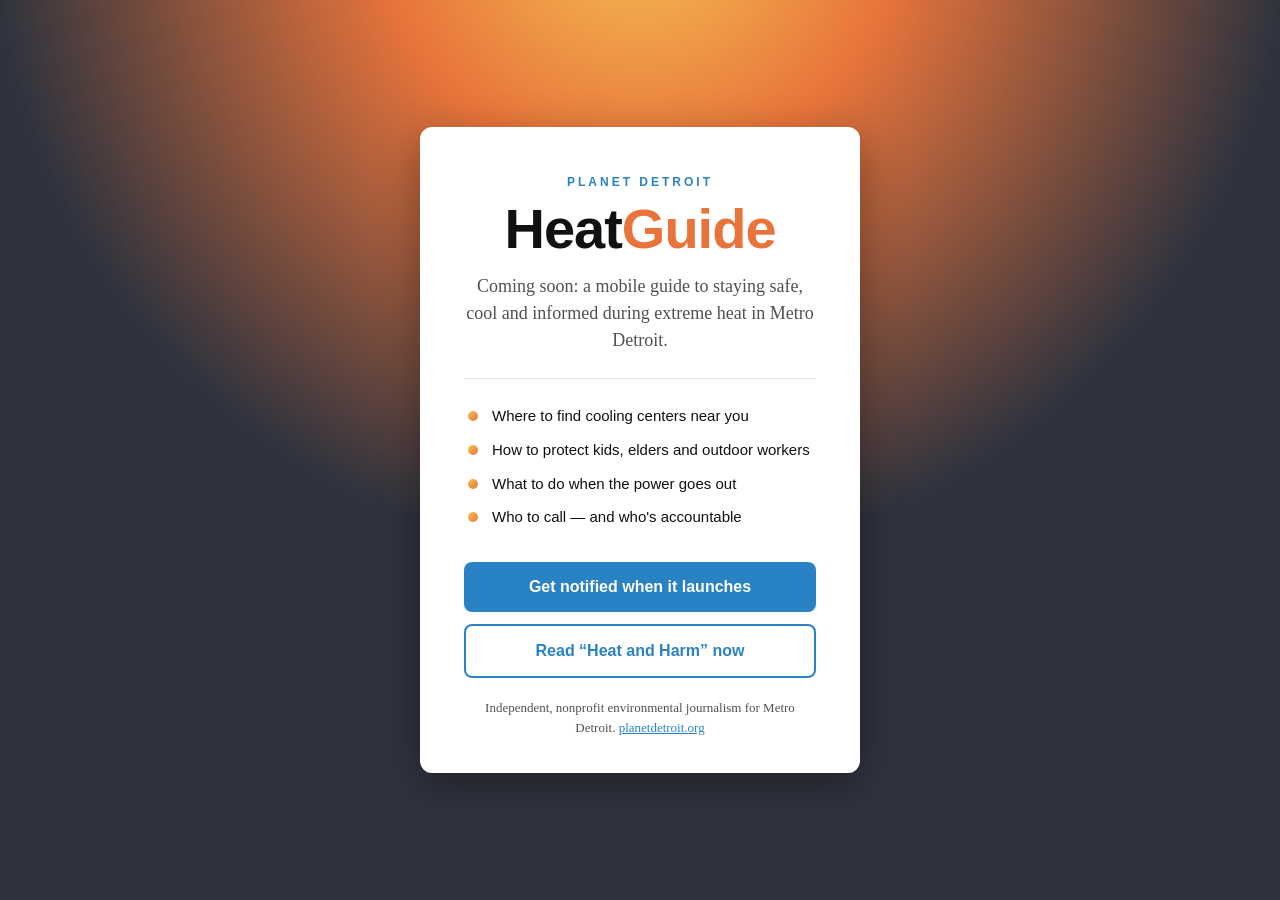
==== index.html @ f69d9b64 "Add heatguide.planetdetroit.org holding page with tests, docs and strategy" ====
<!DOCTYPE html>
<html lang="en">
<head>
  <meta charset="utf-8">
  <meta name="viewport" content="width=device-width, initial-scale=1">
  <title>Planet Detroit Heat Guide — Coming Soon</title>
  <meta name="description" content="A mobile guide from Planet Detroit to staying safe and informed during extreme heat in Metro Detroit. Coming soon.">
  <!-- Holding page: keep out of search results until real content ships. Remove this line at launch. -->
  <meta name="robots" content="noindex, nofollow">
  <meta name="theme-color" content="#2F333E">
  <link rel="icon" href="https://planetdetroit.org/wp-content/uploads/2025/08/cropped-globe-1.png">
  <link rel="stylesheet" href="styles.css">
</head>
<body>

  <main class="card">
    <p class="eyebrow">Planet Detroit</p>
    <h1>Heat<span class="accent">Guide</span></h1>
    <p class="tagline">Coming soon: a mobile guide to staying safe, cool and informed during extreme heat in Metro Detroit.</p>

    <ul class="preview">
      <li>Where to find cooling centers near you</li>
      <li>How to protect kids, elders and outdoor workers</li>
      <li>What to do when the power goes out</li>
      <li>Who to call — and who's accountable</li>
    </ul>

    <a class="btn btn-primary" href="https://planetdetroit.org/newsletters/" target="_blank" rel="noopener">Get notified when it launches</a>
    <a class="btn btn-secondary" href="https://deepdives.planetdetroit.org/heat-and-harm/" target="_blank" rel="noopener">Read “Heat and Harm” now</a>

    <p class="fine">Independent, nonprofit environmental journalism for Metro Detroit. <a href="https://planetdetroit.org/" rel="noopener">planetdetroit.org</a></p>
  </main>

</body>
</html>
---- styles.css ----
/*
 * Planet Detroit — Heat Guide holding page
 * Mobile-first. Brand tokens from design-system/colors/palette.html:
 *   Accent blue #2982C4, CTA orange #EA5A39 (money asks only — not used here),
 *   dark bg #2F333E, body text #111111, secondary text #515151.
 * Body copy is Georgia serif; headlines/UI are system sans (design-system/typography).
 */

* { margin: 0; padding: 0; box-sizing: border-box; }

:root {
  --blue: #2982C4;
  --blue-dark: #1E6AA6;
  --dark: #2F333E;
  --text: #111111;
  --muted: #515151;
  --heat-a: #F6C453;   /* warm sun gradient — heat theme, deliberately not the CTA orange */
  --heat-b: #E8743B;
  --white: #FFFFFF;
}

html { -webkit-text-size-adjust: 100%; }

body {
  min-height: 100vh;
  min-height: 100dvh;
  font-family: Georgia, "Times New Roman", serif;
  color: var(--text);
  background: var(--dark);
  background-image:
    radial-gradient(circle at 50% -10%, var(--heat-a) 0%, var(--heat-b) 22%, transparent 55%),
    linear-gradient(var(--dark), var(--dark));
  display: flex;
  align-items: center;
  justify-content: center;
  padding: 24px 16px;
}

.card {
  width: 100%;
  max-width: 440px;
  background: var(--white);
  border-radius: 12px;
  padding: 36px 28px 28px;
  box-shadow: 0 12px 40px rgba(0, 0, 0, 0.35);
  text-align: center;
}

.eyebrow {
  font-family: "Helvetica Neue", Arial, sans-serif;
  font-size: 12px;
  font-weight: 700;
  letter-spacing: 3px;
  text-transform: uppercase;
  color: var(--blue);
  margin-bottom: 12px;
}

h1 {
  font-family: "Helvetica Neue", Arial, sans-serif;
  font-size: clamp(40px, 12vw, 56px);
  font-weight: 800;
  letter-spacing: -1px;
  line-height: 1;
  color: var(--text);
  margin-bottom: 16px;
}
h1 .accent { color: var(--heat-b); }

.tagline {
  font-size: 18px;
  line-height: 1.5;
  color: var(--muted);
  margin-bottom: 24px;
}

.preview {
  list-style: none;
  text-align: left;
  font-family: "Helvetica Neue", Arial, sans-serif;
  font-size: 15px;
  line-height: 1.45;
  color: var(--text);
  margin: 0 auto 28px;
  padding-top: 20px;
  border-top: 1px solid #E5E5E5;
}
.preview li {
  padding: 6px 0 6px 28px;
  position: relative;
}
.preview li::before {
  content: "";
  position: absolute;
  left: 4px;
  top: 12px;
  width: 10px;
  height: 10px;
  border-radius: 50%;
  background: linear-gradient(135deg, var(--heat-a), var(--heat-b));
}

.btn {
  display: block;
  width: 100%;
  font-family: "Helvetica Neue", Arial, sans-serif;
  font-size: 16px;
  font-weight: 700;
  text-decoration: none;
  text-align: center;
  padding: 16px 20px;   /* ≥48px tall = comfortable thumb target */
  border-radius: 8px;
  margin-bottom: 12px;
  transition: background 0.15s;
}
.btn-primary { background: var(--blue); color: var(--white); }
.btn-primary:hover, .btn-primary:focus { background: var(--blue-dark); }
.btn-secondary {
  background: var(--white);
  color: var(--blue);
  border: 2px solid var(--blue);
}
.btn-secondary:hover, .btn-secondary:focus { background: #EEF5FB; }

.fine {
  margin-top: 20px;
  font-size: 13px;
  line-height: 1.5;
  color: var(--muted);
}
.fine a { color: var(--blue); }

@media (min-width: 600px) {
  .card { padding: 48px 44px 36px; }
}
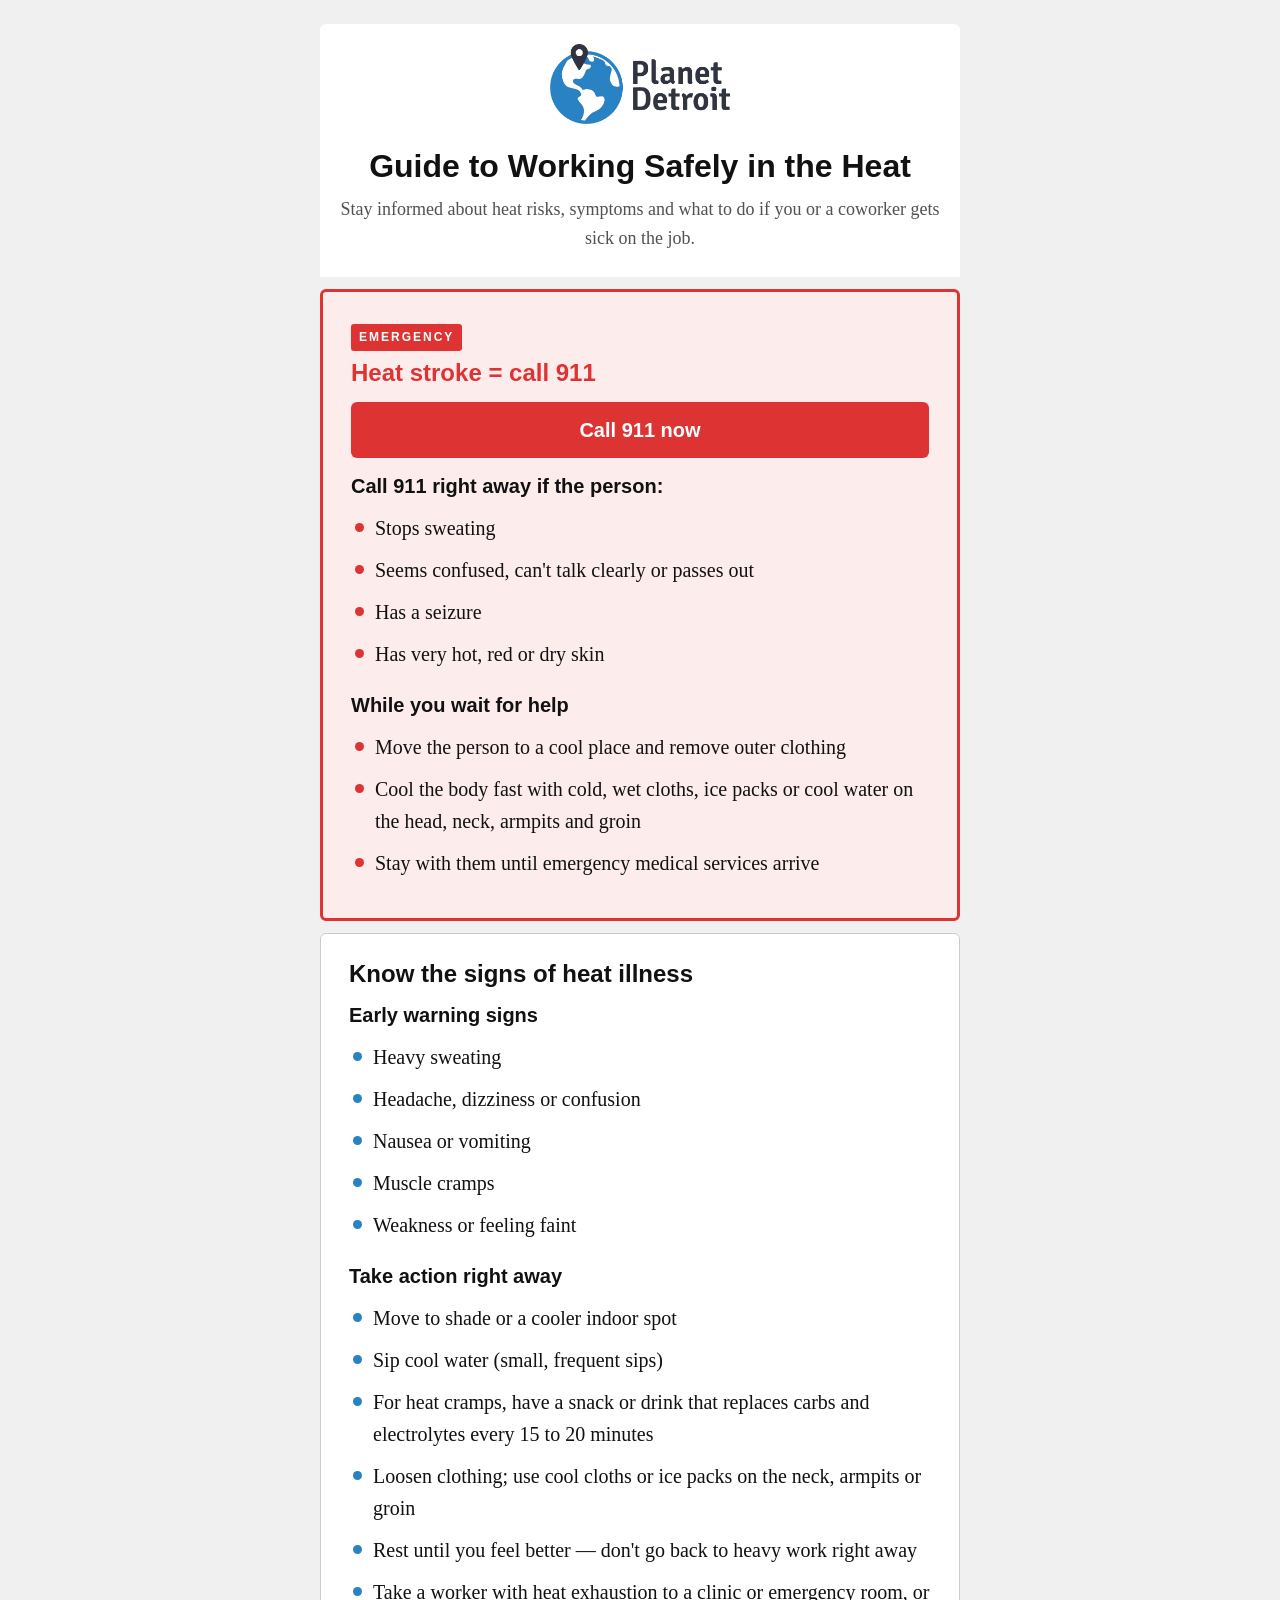
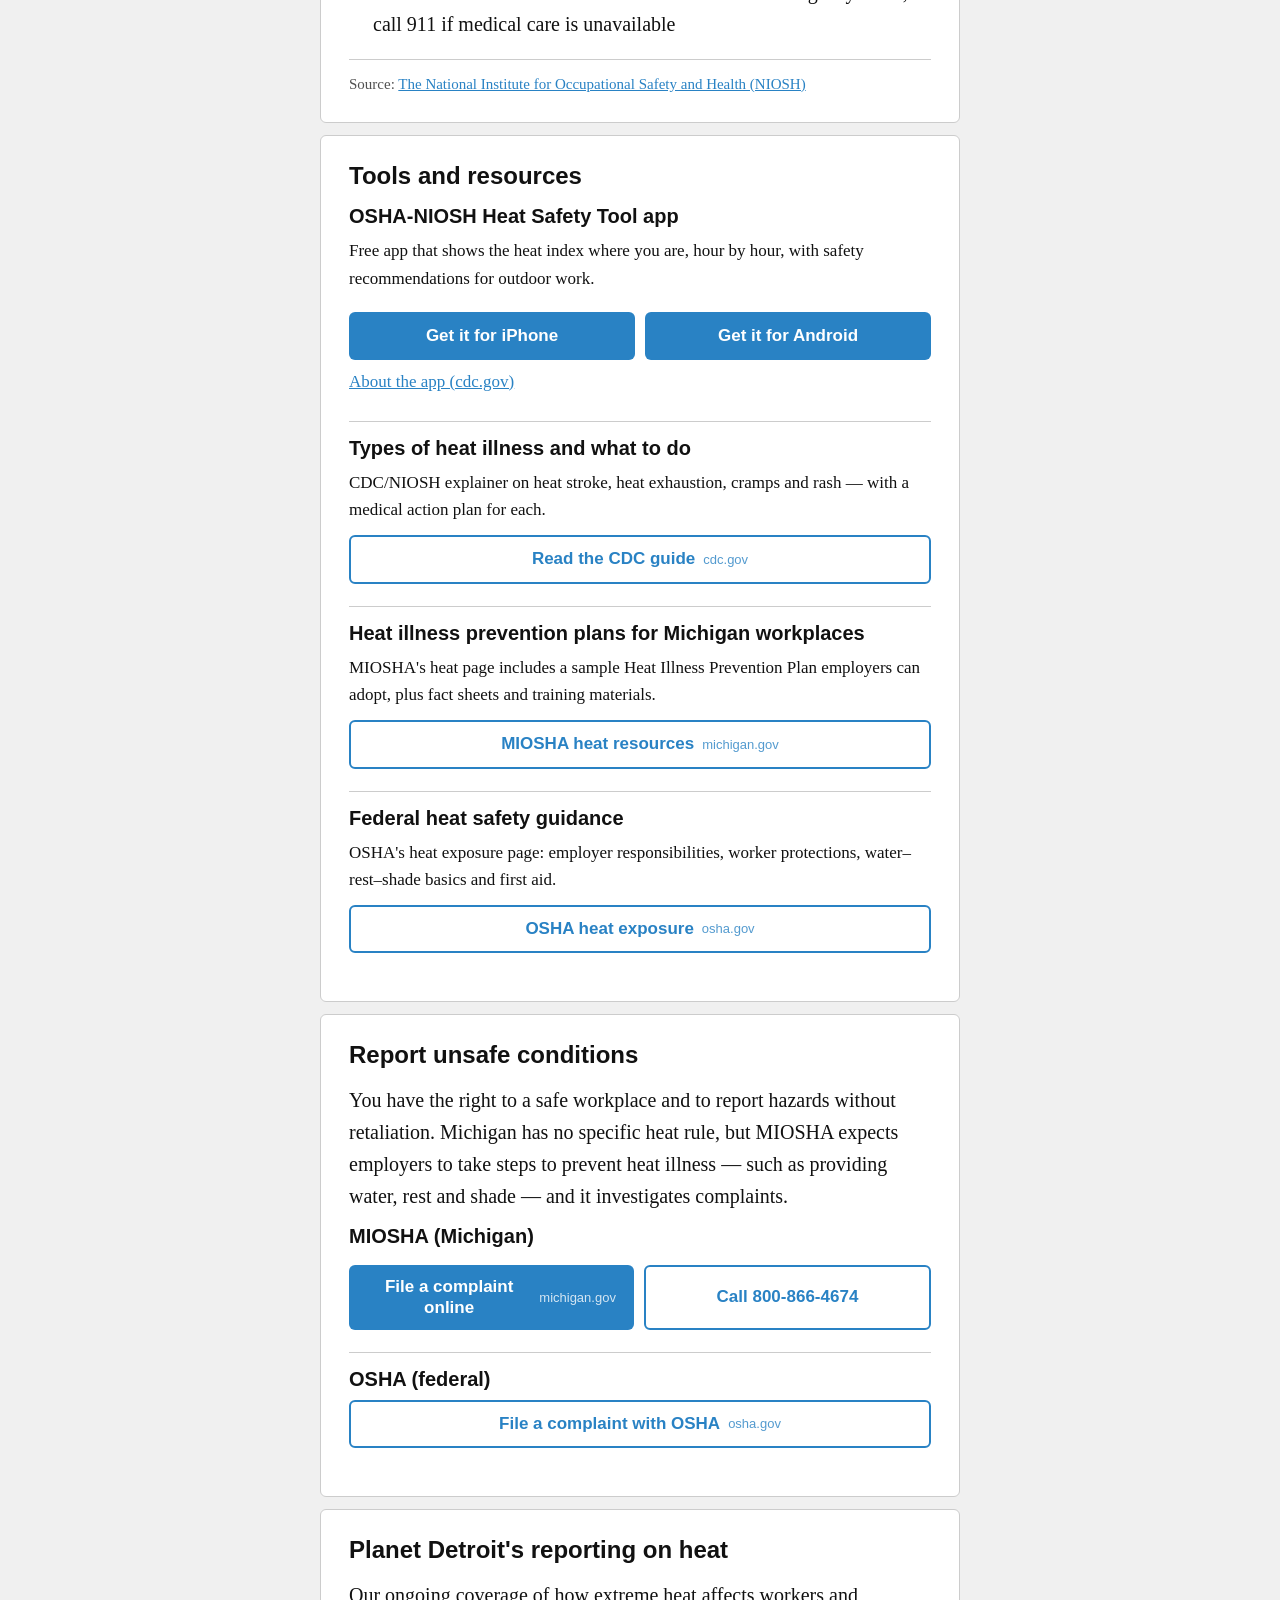
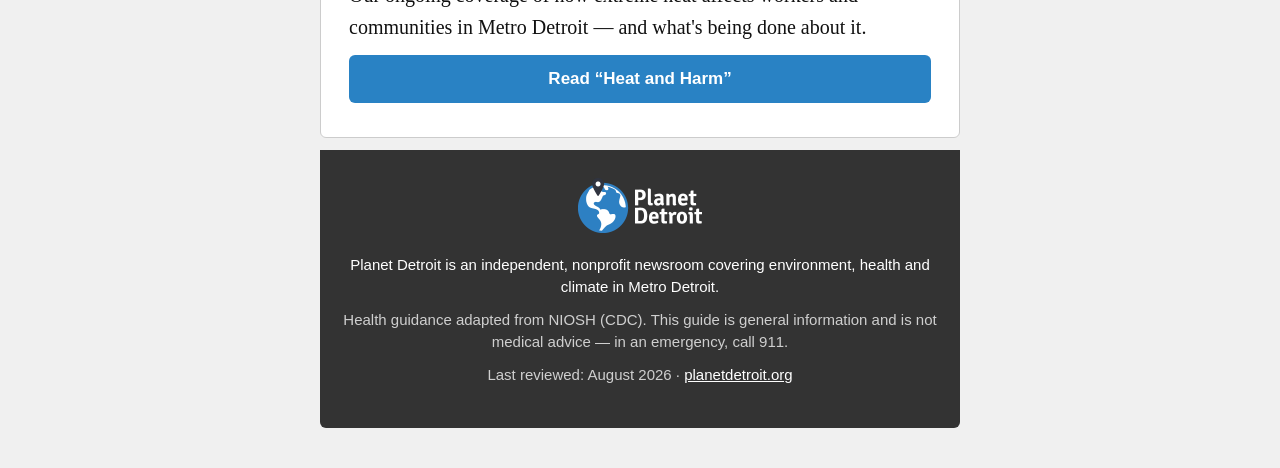
==== commit 208cf0cb: "Build worker heat-safety guide from spec: emergency-first page, resource hub, report-unsafe-conditio" ====
--- a/index.html
+++ b/index.html
@@ -3,33 +3,157 @@
 <head>
   <meta charset="utf-8">
   <meta name="viewport" content="width=device-width, initial-scale=1">
-  <title>Planet Detroit Heat Guide — Coming Soon</title>
-  <meta name="description" content="A mobile guide from Planet Detroit to staying safe and informed during extreme heat in Metro Detroit. Coming soon.">
-  <!-- Holding page: keep out of search results until real content ships. Remove this line at launch. -->
-  <meta name="robots" content="noindex, nofollow">
-  <meta name="theme-color" content="#2F333E">
-  <link rel="icon" href="https://planetdetroit.org/wp-content/uploads/2025/08/cropped-globe-1.png">
+  <title>Guide to Working Safely in the Heat — Planet Detroit</title>
+  <meta name="description" content="Know the signs of heat illness, what to do right away, when to call 911, and where to report unsafe conditions. A mobile guide for Metro Detroit workers from Planet Detroit.">
+  <meta name="theme-color" content="#2982C4">
+  <link rel="icon" href="assets/logo-dark.png">
   <link rel="stylesheet" href="styles.css">
+  <meta property="og:title" content="Guide to Working Safely in the Heat">
+  <meta property="og:description" content="Signs of heat illness, what to do, when to call 911, and where to report unsafe conditions.">
+  <meta property="og:image" content="https://heatguide.planetdetroit.org/assets/logo-dark.png">
+
+  <!-- Google Analytics 4 — same property as planetdetroit.org tools (G-5QQJ9SVV07). -->
+  <script async src="https://www.googletagmanager.com/gtag/js?id=G-5QQJ9SVV07"></script>
+  <script>
+    window.dataLayer = window.dataLayer || [];
+    function gtag(){dataLayer.push(arguments);}
+    gtag('js', new Date());
+    gtag('config', 'G-5QQJ9SVV07');
+    // Log which resource buttons and phone links people tap.
+    document.addEventListener('click', function (e) {
+      var a = e.target.closest('a');
+      if (!a) return;
+      var href = a.getAttribute('href') || '';
+      if (href.indexOf('http') === 0 || href.indexOf('tel:') === 0) {
+        gtag('event', 'resource_click', { link_url: href, link_text: (a.textContent || '').trim().slice(0, 80) });
+      }
+    });
+  </script>
 </head>
 <body>
 
-  <main class="card">
-    <p class="eyebrow">Planet Detroit</p>
-    <h1>Heat<span class="accent">Guide</span></h1>
-    <p class="tagline">Coming soon: a mobile guide to staying safe, cool and informed during extreme heat in Metro Detroit.</p>
+<!-- SECTION: HEADER ------------------------------------------------------ -->
+<header class="site-header">
+  <a href="https://planetdetroit.org/" target="_blank" rel="noopener" class="logo-link">
+    <img src="assets/logo-dark.png" alt="Planet Detroit" class="logo" width="180" height="80">
+  </a>
+  <h1>Guide to Working Safely in the Heat</h1>
+  <p class="lede">Stay informed about heat risks, symptoms and what to do if you or a coworker gets sick on the job.</p>
+</header>
 
-    <ul class="preview">
-      <li>Where to find cooling centers near you</li>
-      <li>How to protect kids, elders and outdoor workers</li>
-      <li>What to do when the power goes out</li>
-      <li>Who to call — and who's accountable</li>
-    </ul>
+<main>
 
-    <a class="btn btn-primary" href="https://planetdetroit.org/newsletters/" target="_blank" rel="noopener">Get notified when it launches</a>
-    <a class="btn btn-secondary" href="https://deepdives.planetdetroit.org/heat-and-harm/" target="_blank" rel="noopener">Read “Heat and Harm” now</a>
+<!-- SECTION: EMERGENCY (must stay first — spec §4.4) -------------------- -->
+<section id="emergency" class="emergency" aria-labelledby="emergency-h">
+  <p class="badge">Emergency</p>
+  <h2 id="emergency-h">Heat stroke = call 911</h2>
+  <a class="btn btn-911" href="tel:911">Call 911 now</a>
+  <h3>Call 911 right away if the person:</h3>
+  <ul>
+    <li>Stops sweating</li>
+    <li>Seems confused, can't talk clearly or passes out</li>
+    <li>Has a seizure</li>
+    <li>Has very hot, red or dry skin</li>
+  </ul>
+  <h3>While you wait for help</h3>
+  <ul>
+    <li>Move the person to a cool place and remove outer clothing</li>
+    <li>Cool the body fast with cold, wet cloths, ice packs or cool water on the head, neck, armpits and groin</li>
+    <li>Stay with them until emergency medical services arrive</li>
+  </ul>
+</section>
 
-    <p class="fine">Independent, nonprofit environmental journalism for Metro Detroit. <a href="https://planetdetroit.org/" rel="noopener">planetdetroit.org</a></p>
-  </main>
+<!-- SECTION: KNOW THE SIGNS ---------------------------------------------- -->
+<section id="signs" aria-labelledby="signs-h">
+  <h2 id="signs-h">Know the signs of heat illness</h2>
+  <h3>Early warning signs</h3>
+  <ul>
+    <li>Heavy sweating</li>
+    <li>Headache, dizziness or confusion</li>
+    <li>Nausea or vomiting</li>
+    <li>Muscle cramps</li>
+    <li>Weakness or feeling faint</li>
+  </ul>
+  <h3>Take action right away</h3>
+  <ul>
+    <li>Move to shade or a cooler indoor spot</li>
+    <li>Sip cool water (small, frequent sips)</li>
+    <li>For heat cramps, have a snack or drink that replaces carbs and electrolytes every 15 to 20 minutes</li>
+    <li>Loosen clothing; use cool cloths or ice packs on the neck, armpits or groin</li>
+    <li>Rest until you feel better — don't go back to heavy work right away</li>
+    <li>Take a worker with heat exhaustion to a clinic or emergency room, or call 911 if medical care is unavailable</li>
+  </ul>
+  <p class="source">Source: <a href="https://www.cdc.gov/niosh/heat-stress/about/illnesses.html" target="_blank" rel="noopener">The National Institute for Occupational Safety and Health (NIOSH)</a></p>
+</section>
+
+<!-- SECTION: TOOLS & RESOURCES ------------------------------------------- -->
+<section id="tools" aria-labelledby="tools-h">
+  <h2 id="tools-h">Tools and resources</h2>
+
+  <div class="resource">
+    <h3>OSHA-NIOSH Heat Safety Tool app</h3>
+    <p>Free app that shows the heat index where you are, hour by hour, with safety recommendations for outdoor work.</p>
+    <div class="btn-row">
+      <a class="btn btn-primary" href="https://apps.apple.com/us/app/osha-niosh-heat-safety-tool/id1239425102" target="_blank" rel="noopener">Get it for iPhone</a>
+      <a class="btn btn-primary" href="https://play.google.com/store/apps/details?id=erg.com.nioshheatindex" target="_blank" rel="noopener">Get it for Android</a>
+    </div>
+    <p class="fine"><a href="https://www.cdc.gov/niosh/heat-stress/communication-resources/app.html" target="_blank" rel="noopener">About the app (cdc.gov)</a></p>
+  </div>
+
+  <div class="resource">
+    <h3>Types of heat illness and what to do</h3>
+    <p>CDC/NIOSH explainer on heat stroke, heat exhaustion, cramps and rash — with a medical action plan for each.</p>
+    <a class="btn btn-secondary" href="https://www.cdc.gov/niosh/heat-stress/about/illnesses.html" target="_blank" rel="noopener">Read the CDC guide <span class="domain">cdc.gov</span></a>
+  </div>
+
+  <div class="resource">
+    <h3>Heat illness prevention plans for Michigan workplaces</h3>
+    <p>MIOSHA's heat page includes a sample Heat Illness Prevention Plan employers can adopt, plus fact sheets and training materials.</p>
+    <a class="btn btn-secondary" href="https://www.michigan.gov/leo/bureaus-agencies/miosha/topics/heat" target="_blank" rel="noopener">MIOSHA heat resources <span class="domain">michigan.gov</span></a>
+  </div>
+
+  <div class="resource">
+    <h3>Federal heat safety guidance</h3>
+    <p>OSHA's heat exposure page: employer responsibilities, worker protections, water–rest–shade basics and first aid.</p>
+    <a class="btn btn-secondary" href="https://www.osha.gov/heat-exposure" target="_blank" rel="noopener">OSHA heat exposure <span class="domain">osha.gov</span></a>
+  </div>
+</section>
+
+<!-- SECTION: REPORT UNSAFE CONDITIONS ------------------------------------ -->
+<section id="report" aria-labelledby="report-h">
+  <h2 id="report-h">Report unsafe conditions</h2>
+  <p>You have the right to a safe workplace and to report hazards without retaliation. Michigan has no specific heat rule, but MIOSHA expects employers to take steps to prevent heat illness — such as providing water, rest and shade — and it investigates complaints.</p>
+  <div class="resource">
+    <h3>MIOSHA (Michigan)</h3>
+    <div class="btn-row">
+      <a class="btn btn-primary" href="https://www.michigan.gov/leo/bureaus-agencies/miosha/enforcement-and-appeals/how-to-file-a-complaint-with-miosha" target="_blank" rel="noopener">File a complaint online <span class="domain">michigan.gov</span></a>
+      <a class="btn btn-secondary" href="tel:18008664674">Call 800-866-4674</a>
+    </div>
+  </div>
+  <div class="resource">
+    <h3>OSHA (federal)</h3>
+    <a class="btn btn-secondary" href="https://www.osha.gov/workers/file-complaint" target="_blank" rel="noopener">File a complaint with OSHA <span class="domain">osha.gov</span></a>
+  </div>
+</section>
+
+<!-- SECTION: PLANET DETROIT REPORTING ------------------------------------ -->
+<section id="reporting" aria-labelledby="reporting-h">
+  <h2 id="reporting-h">Planet Detroit's reporting on heat</h2>
+  <p>Our ongoing coverage of how extreme heat affects workers and communities in Metro Detroit — and what's being done about it.</p>
+  <a class="btn btn-primary" href="https://deepdives.planetdetroit.org/heat-and-harm/" target="_blank" rel="noopener">Read “Heat and Harm”</a>
+</section>
+
+</main>
+
+<!-- SECTION: FOOTER (the only place dates are allowed) -------------------- -->
+<footer class="site-footer">
+  <a href="https://planetdetroit.org/" target="_blank" rel="noopener">
+    <img src="assets/logo-white.png" alt="Planet Detroit" class="logo-footer" width="124" height="55">
+  </a>
+  <p>Planet Detroit is an independent, nonprofit newsroom covering environment, health and climate in Metro Detroit.</p>
+  <p class="fine">Health guidance adapted from NIOSH (CDC). This guide is general information and is not medical advice — in an emergency, call 911.</p>
+  <p class="fine">Last reviewed: August 2026 · <a href="https://planetdetroit.org/" target="_blank" rel="noopener">planetdetroit.org</a></p>
+</footer>
 
 </body>
 </html>
--- a/styles.css
+++ b/styles.css
@@ -1,135 +1,171 @@
 /*
- * Planet Detroit — Heat Guide holding page
- * Mobile-first. Brand tokens from design-system/colors/palette.html:
- *   Accent blue #2982C4, CTA orange #EA5A39 (money asks only — not used here),
- *   dark bg #2F333E, body text #111111, secondary text #515151.
- * Body copy is Georgia serif; headlines/UI are system sans (design-system/typography).
+ * Planet Detroit — Heat Guide (heatguide.planetdetroit.org)
+ * Follows /projects/design-system:
+ *   Accent blue #2982C4 (links, informational buttons) · Body text #111111 · Secondary #515151
+ *   Dark background #333333 (footer) · Light bg #F0F0F0 · Border #CCCCCC
+ *   Dark red #DD3333 — design system reserves red/orange for donate asks; the ONE
+ *   exception here is the "call 911" emergency block, where red is the universal safety
+ *   convention. Orange #EA5A39 is deliberately not used anywhere on this page.
+ *   Headlines: system sans, 700. Body: Georgia, 18px mobile / 20px desktop, line-height 1.6.
+ * Mobile-first, no JS needed to read, prints cleanly.
  */
 
 * { margin: 0; padding: 0; box-sizing: border-box; }
 
 :root {
   --blue: #2982C4;
-  --blue-dark: #1E6AA6;
-  --dark: #2F333E;
+  --blue-dark: #1F6BA3;
+  --blue-tint: #EAF3FA;
+  --red: #DD3333;
+  --red-tint: #FDECEC;
   --text: #111111;
   --muted: #515151;
-  --heat-a: #F6C453;   /* warm sun gradient — heat theme, deliberately not the CTA orange */
-  --heat-b: #E8743B;
+  --dark: #333333;
+  --light: #F0F0F0;
+  --border: #CCCCCC;
   --white: #FFFFFF;
+  --sans: -apple-system, BlinkMacSystemFont, "Segoe UI", Roboto, "Helvetica Neue", sans-serif;
+  --serif: Georgia, Garamond, "Times New Roman", serif;
 }
 
-html { -webkit-text-size-adjust: 100%; }
+html { -webkit-text-size-adjust: 100%; scroll-behavior: smooth; }
 
 body {
-  min-height: 100vh;
-  min-height: 100dvh;
-  font-family: Georgia, "Times New Roman", serif;
+  font-family: var(--serif);
+  font-size: 18px;
+  line-height: 1.6;
   color: var(--text);
-  background: var(--dark);
-  background-image:
-    radial-gradient(circle at 50% -10%, var(--heat-a) 0%, var(--heat-b) 22%, transparent 55%),
-    linear-gradient(var(--dark), var(--dark));
-  display: flex;
-  align-items: center;
-  justify-content: center;
-  padding: 24px 16px;
+  background: var(--light);
 }
 
-.card {
-  width: 100%;
-  max-width: 440px;
+/* One centered column, phone-first */
+.site-header, main, .site-footer { width: 100%; max-width: 640px; margin: 0 auto; }
+main { padding: 0 12px 24px; }
+
+/* ---------- Header ---------- */
+.site-header { background: var(--white); padding: 20px 20px 24px; text-align: center; }
+.logo { width: 180px; height: auto; display: inline-block; margin-bottom: 14px; }
+h1 {
+  font-family: var(--sans);
+  font-size: 30px;
+  font-weight: 700;
+  line-height: 1.2;
+  color: var(--text);
+  margin-bottom: 10px;
+}
+.lede { color: var(--muted); font-size: 18px; max-width: 34em; margin: 0 auto; }
+
+/* ---------- Sections ---------- */
+section {
   background: var(--white);
-  border-radius: 12px;
-  padding: 36px 28px 28px;
-  box-shadow: 0 12px 40px rgba(0, 0, 0, 0.35);
-  text-align: center;
+  border-radius: 6px;
+  padding: 22px 20px;
+  margin: 12px 0;
+  border: 1px solid var(--border);
+}
+h2 {
+  font-family: var(--sans);
+  font-size: 23px;
+  font-weight: 700;
+  line-height: 1.2;
+  margin-bottom: 14px;
+  color: var(--text);
+}
+h3 {
+  font-family: var(--sans);
+  font-size: 18px;
+  font-weight: 600;
+  line-height: 1.25;
+  margin: 18px 0 8px;
+}
+h3:first-of-type { margin-top: 0; }
+p { margin-bottom: 12px; }
+ul { list-style: none; margin-bottom: 8px; }
+li { position: relative; padding: 5px 0 5px 24px; }
+li::before {
+  content: "";
+  position: absolute; left: 4px; top: 16px;
+  width: 9px; height: 9px; border-radius: 50%;
+  background: var(--blue);
+}
+a { color: var(--blue); }
+.source, .fine { font-size: 15px; color: var(--muted); }
+.source { border-top: 1px solid var(--border); padding-top: 12px; margin: 14px 0 0; }
+
+/* ---------- Emergency block (must be first, must stand out in sunlight) ---------- */
+.emergency { border: 3px solid var(--red); background: var(--red-tint); }
+.emergency h2 { color: var(--red); }
+.emergency li::before { background: var(--red); }
+.badge {
+  display: inline-block;
+  font-family: var(--sans);
+  font-size: 12px; font-weight: 700; letter-spacing: 2px; text-transform: uppercase;
+  background: var(--red); color: var(--white);
+  padding: 4px 8px; border-radius: 3px;
+  margin-bottom: 8px;
 }
 
-.eyebrow {
-  font-family: "Helvetica Neue", Arial, sans-serif;
-  font-size: 12px;
-  font-weight: 700;
-  letter-spacing: 3px;
-  text-transform: uppercase;
-  color: var(--blue);
-  margin-bottom: 12px;
-}
-
-h1 {
-  font-family: "Helvetica Neue", Arial, sans-serif;
-  font-size: clamp(40px, 12vw, 56px);
-  font-weight: 800;
-  letter-spacing: -1px;
-  line-height: 1;
-  color: var(--text);
-  margin-bottom: 16px;
-}
-h1 .accent { color: var(--heat-b); }
-
-.tagline {
-  font-size: 18px;
-  line-height: 1.5;
-  color: var(--muted);
-  margin-bottom: 24px;
-}
-
-.preview {
-  list-style: none;
-  text-align: left;
-  font-family: "Helvetica Neue", Arial, sans-serif;
-  font-size: 15px;
-  line-height: 1.45;
-  color: var(--text);
-  margin: 0 auto 28px;
-  padding-top: 20px;
-  border-top: 1px solid #E5E5E5;
-}
-.preview li {
-  padding: 6px 0 6px 28px;
-  position: relative;
-}
-.preview li::before {
-  content: "";
-  position: absolute;
-  left: 4px;
-  top: 12px;
-  width: 10px;
-  height: 10px;
-  border-radius: 50%;
-  background: linear-gradient(135deg, var(--heat-a), var(--heat-b));
-}
-
+/* ---------- Buttons: ≥48px tall, full-width on phones ---------- */
 .btn {
-  display: block;
+  display: flex; align-items: center; justify-content: center; gap: 8px;
+  min-height: 48px;
   width: 100%;
-  font-family: "Helvetica Neue", Arial, sans-serif;
-  font-size: 16px;
-  font-weight: 700;
-  text-decoration: none;
-  text-align: center;
-  padding: 16px 20px;   /* ≥48px tall = comfortable thumb target */
-  border-radius: 8px;
-  margin-bottom: 12px;
+  padding: 12px 18px;
+  font-family: var(--sans);
+  font-size: 17px; font-weight: 700; line-height: 1.2;
+  text-decoration: none; text-align: center;
+  border-radius: 6px;
+  margin: 8px 0;
   transition: background 0.15s;
 }
 .btn-primary { background: var(--blue); color: var(--white); }
 .btn-primary:hover, .btn-primary:focus { background: var(--blue-dark); }
-.btn-secondary {
-  background: var(--white);
-  color: var(--blue);
-  border: 2px solid var(--blue);
+.btn-secondary { background: var(--white); color: var(--blue); border: 2px solid var(--blue); }
+.btn-secondary:hover, .btn-secondary:focus { background: var(--blue-tint); }
+.btn-911 { background: var(--red); color: var(--white); font-size: 20px; min-height: 56px; margin: 4px 0 16px; }
+.btn-911:hover, .btn-911:focus { background: #B82828; }
+.domain { font-weight: 400; font-size: 13px; opacity: 0.8; }
+.btn-row { display: flex; flex-direction: column; }
+@media (min-width: 480px) { .btn-row { flex-direction: row; gap: 10px; } }
+
+.resource { padding: 14px 0; border-top: 1px solid var(--border); }
+.resource:first-of-type { border-top: 0; padding-top: 0; }
+.resource h3 { margin-top: 0; }
+.resource p { font-size: 17px; }
+
+/* ---------- Footer (dark, white logo per logo-usage) ---------- */
+.site-footer {
+  background: var(--dark); color: var(--white);
+  padding: 28px 20px 32px; text-align: center;
+  font-family: var(--sans); font-size: 15px; line-height: 1.5;
 }
-.btn-secondary:hover, .btn-secondary:focus { background: #EEF5FB; }
+.site-footer p { margin-bottom: 10px; }
+.site-footer .fine { color: #CFCFCF; }
+.site-footer a { color: var(--white); }
+.logo-footer { width: 124px; height: auto; margin-bottom: 14px; }
 
-.fine {
-  margin-top: 20px;
-  font-size: 13px;
-  line-height: 1.5;
-  color: var(--muted);
+/* ---------- Desktop ---------- */
+@media (min-width: 700px) {
+  body { font-size: 20px; }
+  .site-header { margin-top: 24px; border-radius: 6px 6px 0 0; }
+  main { padding: 0; }
+  section { margin: 12px 0; padding: 26px 28px; }
+  h1 { font-size: 32px; }
+  h2 { font-size: 24px; }
+  h3 { font-size: 20px; }
+  .site-footer { border-radius: 0 0 6px 6px; margin-bottom: 40px; }
 }
-.fine a { color: var(--blue); }
 
-@media (min-width: 600px) {
-  .card { padding: 48px 44px 36px; }
+/* ---------- Print (employers may pin it up) ---------- */
+@media print {
+  body { background: #fff; font-size: 12pt; color: #000; }
+  section, .site-header { border: 0; padding: 8pt 0; margin: 0; page-break-inside: avoid; }
+  .emergency { border: 2pt solid #000; padding: 8pt; }
+  .btn { display: none; }
+  .btn-911 { display: none; }
+  a { color: #000; text-decoration: none; }
+  a[href^="http"]::after { content: " (" attr(href) ")"; font-size: 9pt; color: #444; word-break: break-all; }
+  .site-footer { background: none; color: #000; }
+  .site-footer a { color: #000; }
+  .logo-footer { display: none; }
 }
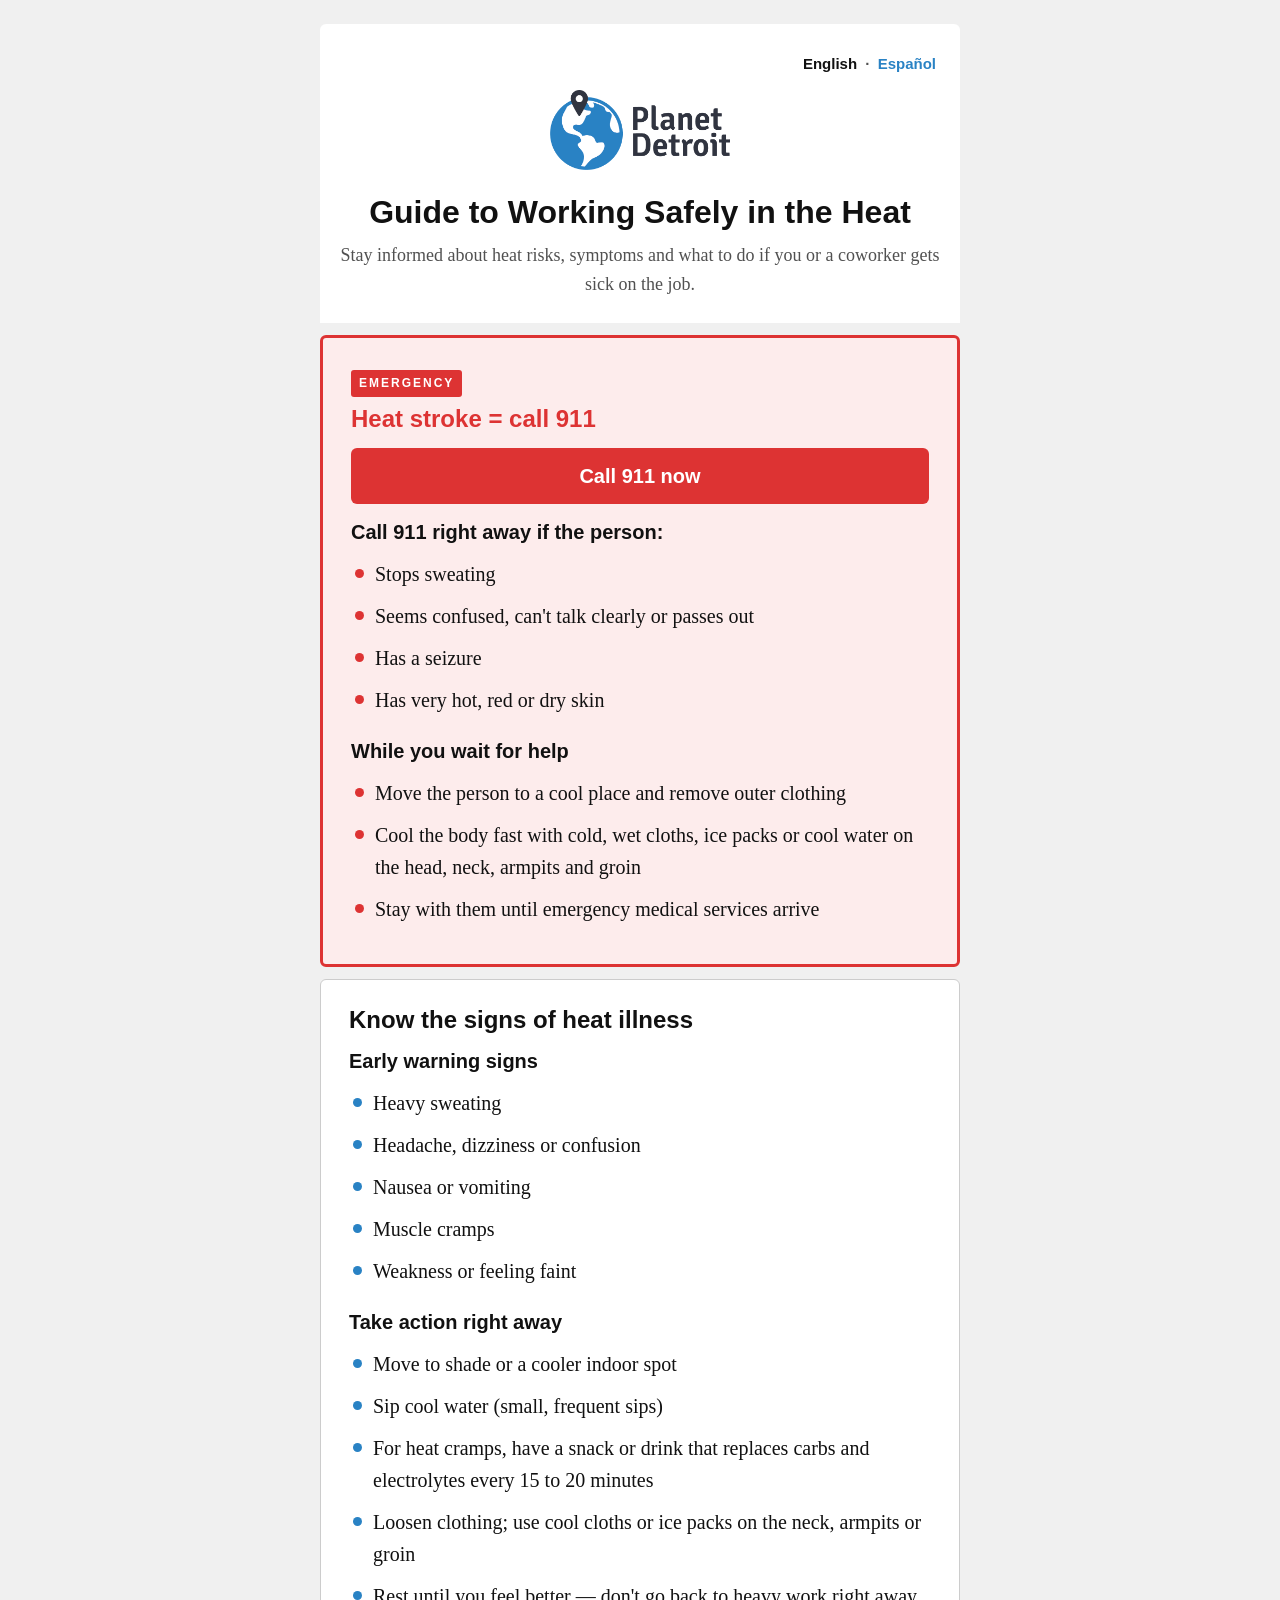
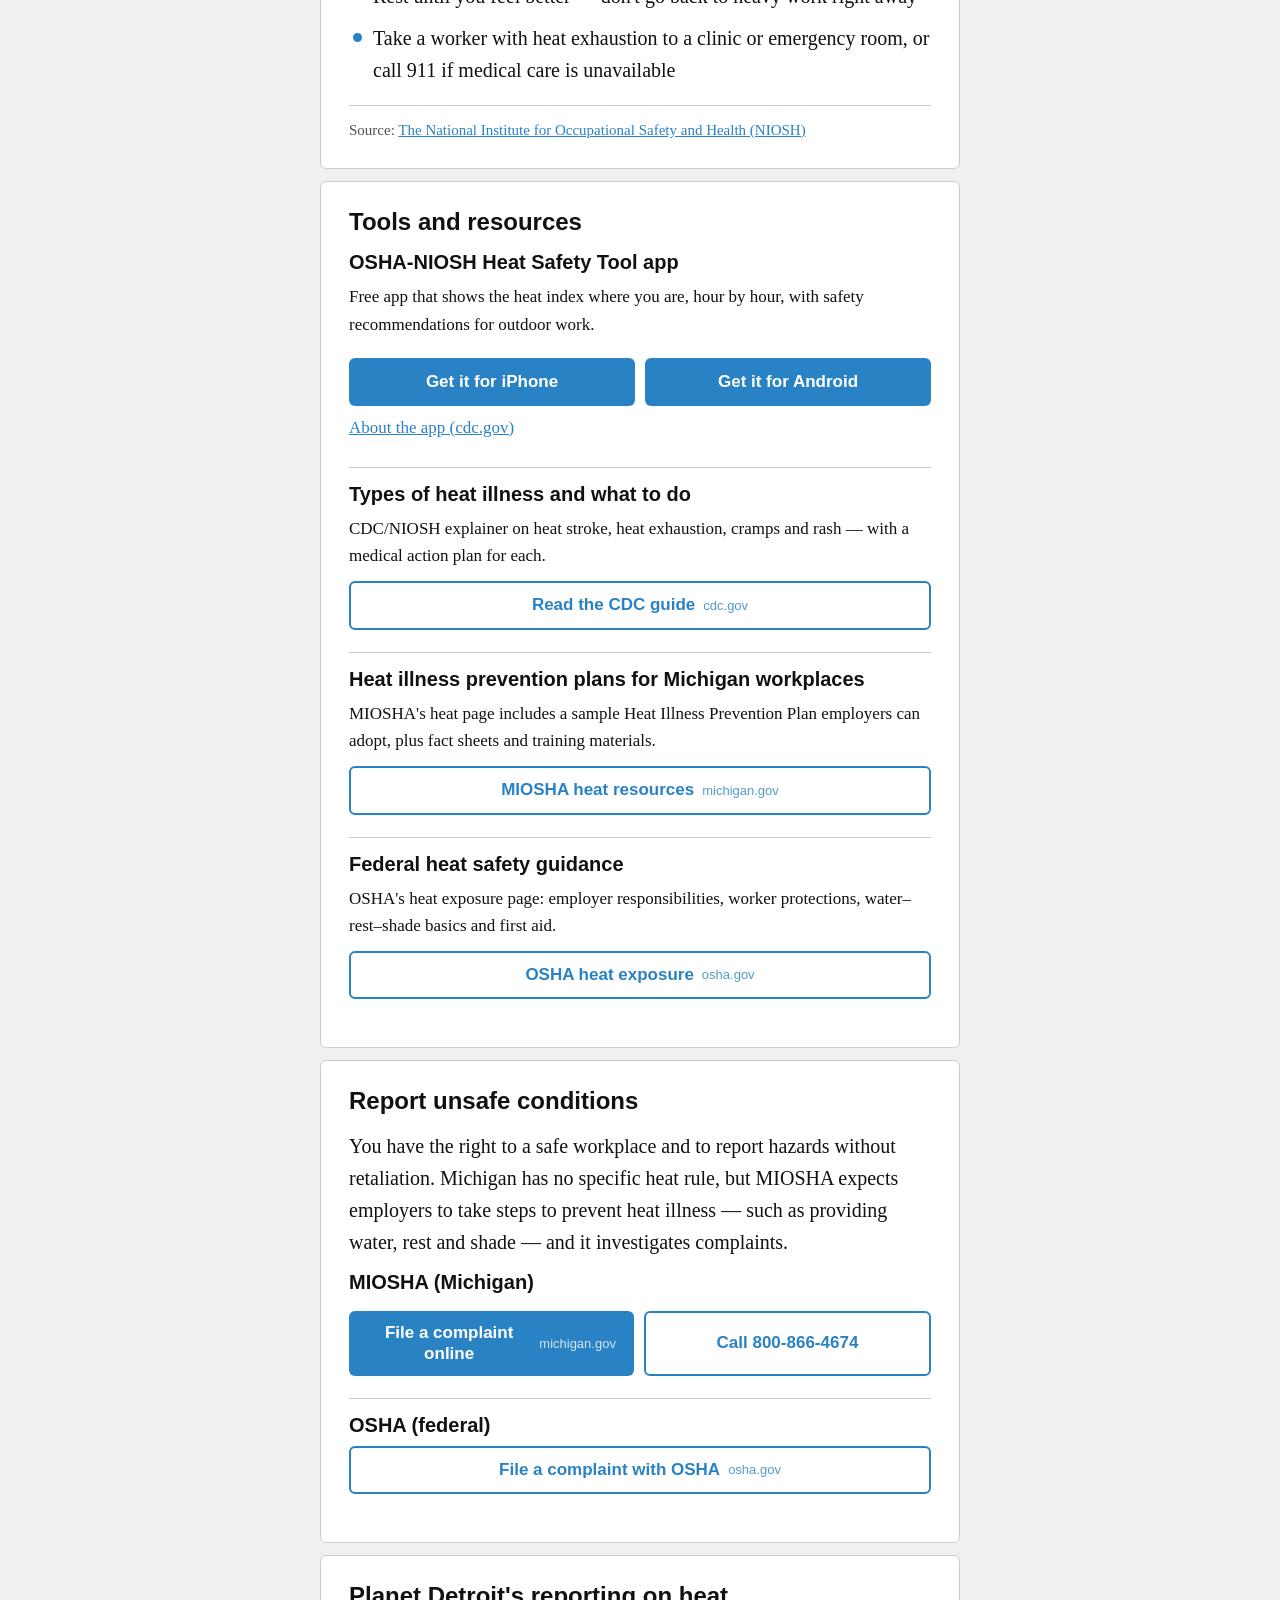
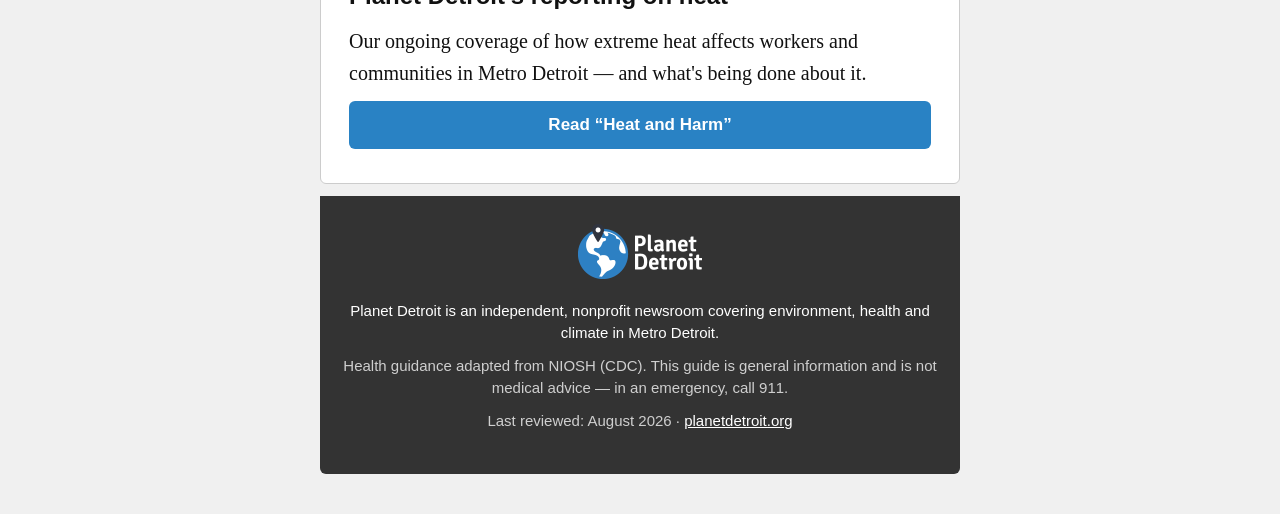
==== commit 25fccd58: "Add Spanish page (Isabelle's card translation) with English/Español switch; remember language choice" ====
--- a/index.html
+++ b/index.html
@@ -29,11 +29,22 @@
       }
     });
   </script>
+  <script>
+    // Remember the reader's language choice on this phone (optional; page works without JS).
+    try {
+      document.addEventListener('click', function (e) {
+        var a = e.target.closest('a[data-lang]');
+        if (a) localStorage.setItem('heatguide-lang', a.getAttribute('data-lang'));
+      });
+      if (localStorage.getItem('heatguide-lang') === 'es' && location.pathname === '/') location.replace('/es/');
+    } catch (err) {}
+  </script>
 </head>
 <body>
 
 <!-- SECTION: HEADER ------------------------------------------------------ -->
 <header class="site-header">
+  <nav class="lang-switch" aria-label="Language"><span class="current">English</span> · <a href="/es/" lang="es" data-lang="es">Español</a></nav>
   <a href="https://planetdetroit.org/" target="_blank" rel="noopener" class="logo-link">
     <img src="assets/logo-dark.png" alt="Planet Detroit" class="logo" width="180" height="80">
   </a>
--- a/styles.css
+++ b/styles.css
@@ -169,3 +169,12 @@
   .site-footer a { color: #000; }
   .logo-footer { display: none; }
 }
+
+/* ---------- Language switch ---------- */
+.lang-switch {
+  font-family: var(--sans); font-size: 15px; font-weight: 600;
+  text-align: right; margin-bottom: 6px; color: var(--muted);
+}
+.lang-switch a { color: var(--blue); text-decoration: none; padding: 8px 4px; display: inline-block; } /* ≥44px tap area */
+.lang-switch .current { color: var(--text); padding: 8px 4px; display: inline-block; }
+@media print { .lang-switch { display: none; } }
